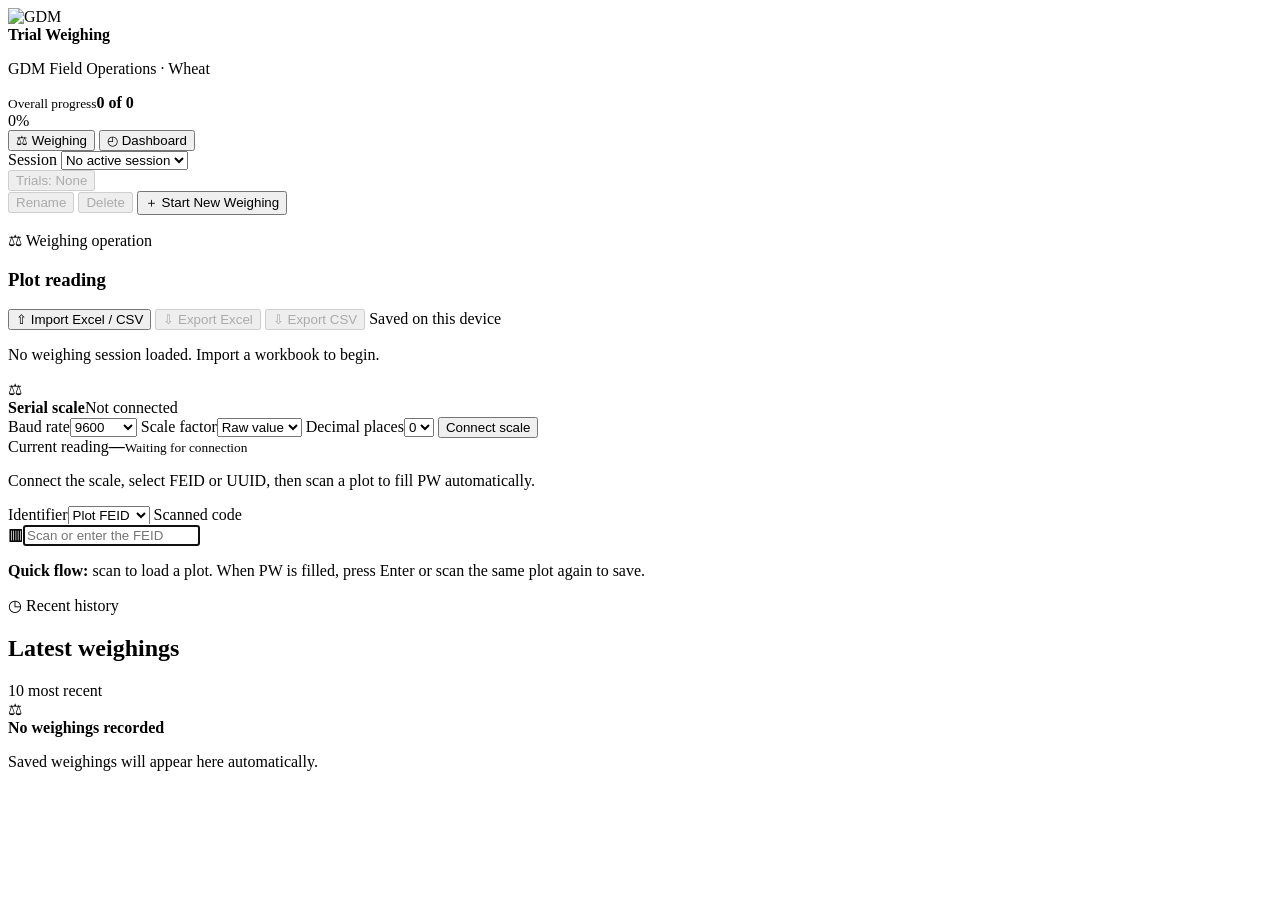
==== index.html @ 35b33959 "fix: separate trial site from lot site" ====
<!doctype html>
<html lang="en-US">
  <head>
    <meta charset="UTF-8" />
    <meta name="viewport" content="width=device-width, initial-scale=1.0" />
    <meta name="theme-color" content="#1f4269" />
    <meta name="description" content="GDM wheat trial plot weighing and progress dashboard." />
    <link rel="icon" href="public/favicon.svg" />
    <link rel="stylesheet" href="pages/styles.css" />
    <title>Trial Weighing | GDM</title>
  </head>
  <body>
    <header class="topbar">
      <div class="topbar__inner">
        <div class="brand">
          <img class="brand__logo" src="public/gdm-logo.svg" alt="GDM" />
          <div><strong>Trial Weighing</strong><p>GDM Field Operations · Wheat</p></div>
        </div>
        <div class="overall" aria-label="Overall progress">
          <div><small>Overall progress</small><strong id="header-count">0 of 0</strong></div>
          <span id="header-percent">0%</span>
        </div>
      </div>
    </header>

    <div class="controlbar">
      <nav class="tabs" aria-label="Main navigation">
        <button class="tab is-active" type="button" data-tab="weighing">⚖ Weighing</button>
        <button class="tab" type="button" data-tab="dashboard">◴ Dashboard</button>
      </nav>
      <div class="session-controls">
        <label for="session-select">Session</label>
        <select id="session-select" aria-label="Active weighing session"><option value="">No active session</option></select>
        <div class="trial-slicer">
          <button id="trial-slicer-button" class="quiet-button" type="button" aria-expanded="false" aria-controls="trial-slicer-menu">Trials: All</button>
          <div id="trial-slicer-menu" class="trial-slicer__menu" hidden>
            <div class="trial-slicer__actions"><button id="trial-select-all" type="button">Select all</button><button id="trial-clear-all" type="button">Clear</button></div>
            <div id="trial-slicer-options" class="trial-slicer__options"></div>
          </div>
        </div>
        <button id="rename-session" class="quiet-button" type="button" disabled>Rename</button>
        <button id="delete-session" class="quiet-button quiet-button--danger" type="button" disabled>Delete</button>
        <button id="new-session" class="primary-small" type="button">＋ Start New Weighing</button>
      </div>
    </div>

    <main>
      <section id="weighing-view" class="view workspace">
        <article class="panel scan-panel">
          <div class="panel-heading">
            <div><p class="eyebrow">⚖ Weighing operation</p><h1>Plot reading</h1></div>
            <div class="panel-actions">
              <button id="import-data" class="import-button" type="button">⇧ Import Excel / CSV</button>
              <input id="data-file" type="file" accept=".xlsx,.xls,.csv" hidden />
              <button id="export-excel" class="outline-button" type="button" disabled>⇩ Export Excel</button>
              <button id="export-csv" class="outline-button" type="button" disabled>⇩ Export CSV</button>
              <span class="device-status"><i></i> Saved on this device</span>
            </div>
          </div>
          <p id="dataset-note" class="dataset-note">No weighing session loaded</p>

          <section class="scale-panel" aria-labelledby="scale-title">
            <div class="scale-panel__intro"><div class="scale-icon" aria-hidden="true">⚖</div><div><strong id="scale-title">Serial scale</strong><span id="scale-status">Not connected</span></div></div>
            <div class="scale-panel__controls">
              <label for="baud-rate">Baud rate<select id="baud-rate"><option>1200</option><option>2400</option><option>4800</option><option selected>9600</option><option>19200</option><option>38400</option><option>57600</option><option>115200</option></select></label>
              <label for="scale-factor">Scale factor<select id="scale-factor" title="Multiplier or divisor applied to the raw scale reading"><option value="-10">× 10¹⁰</option><option value="-9">× 10⁹</option><option value="-8">× 10⁸</option><option value="-7">× 10⁷</option><option value="-6">× 10⁶</option><option value="-5">× 10⁵</option><option value="-4">× 10⁴</option><option value="-3">× 10³</option><option value="-2">× 10²</option><option value="-1">× 10¹</option><option value="0">Raw value</option><option value="1">÷ 10¹</option><option value="2">÷ 10²</option><option value="3">÷ 10³</option><option value="4">÷ 10⁴</option><option value="5">÷ 10⁵</option><option value="6">÷ 10⁶</option><option value="7">÷ 10⁷</option><option value="8">÷ 10⁸</option><option value="9">÷ 10⁹</option><option value="10">÷ 10¹⁰</option></select></label>
              <label for="decimal-places">Decimal places<select id="decimal-places" title="Decimal places shown on screen and used in exports"><option value="0">0</option><option value="1">1</option><option value="2">2</option><option value="3">3</option><option value="4">4</option><option value="5">5</option><option value="6">6</option></select></label>
              <button id="connect-scale" class="scale-button" type="button">Connect scale</button>
            </div>
            <div class="scale-reading" aria-live="polite"><span>Current reading</span><strong id="scale-weight">—</strong><small id="scale-reading-note">Waiting for connection</small></div>
          </section>
          <p id="serial-help" class="serial-help">Connect the scale, select FEID or UUID, then scan a plot to fill PW automatically.</p>

          <form id="scan-form" class="scan-form">
            <label><span>Identifier</span><select id="scan-mode" aria-label="Identifier type"><option value="feid">Plot FEID</option><option value="uuid">Plot UUID</option></select></label>
            <label><span>Scanned code</span><div class="input-with-icon"><b aria-hidden="true">▥</b><input id="scan-value" autocomplete="off" spellcheck="false" placeholder="Scan or enter the FEID" autofocus /></div></label>
          </form>
          <p class="hint"><strong>Quick flow:</strong> scan to load a plot. When PW is filled, press Enter or scan the same plot again to save.</p>
          <div id="scan-error" class="alert" role="alert" hidden></div>
        </article>

        <article id="plot-card" class="panel plot-card" hidden>
          <div class="plot-card__hero">
            <div class="plot-card__badges"><span class="found-badge">✓ Plot found</span><span id="existing-badge" class="existing-badge" hidden></span></div>
            <div class="plot-card__titles">
              <div><p class="field-label">Entity name</p><h2 id="entity-name"></h2><p class="field-label field-label--spaced">(OBS) Name</p><p id="obs-name" class="obs-name"></p></div>
              <div class="ger-card"><p class="field-label">(GER) Name</p><strong id="ger-name"></strong><p id="location"></p></div>
            </div>
          </div>
          <div class="plot-card__body">
            <dl class="details-grid">
              <div><dt>Season year</dt><dd id="season-year"></dd></div><div><dt>Block</dt><dd id="block"></dd></div><div><dt>Entry code</dt><dd id="entry-code"></dd></div><div><dt>Row</dt><dd id="row"></dd></div><div><dt>Column</dt><dd id="column"></dd></div>
              <div class="identifiers"><dt>Identifiers</dt><dd><span><b>FEID:</b> <i id="feid"></i></span><span><b>UUID:</b> <i id="uuid"></i></span></dd></div>
            </dl>
            <form id="weight-form" class="weight-form">
              <label for="plot-weight">⚖ Plot weight (PW)</label><input id="plot-weight" inputmode="decimal" autocomplete="off" placeholder="0.000" />
              <div class="lot-fields"><label for="lot-site">Lot site<input id="lot-site" autocomplete="off" placeholder="Lot site" /></label><label for="lot-storage">Storage<input id="lot-storage" autocomplete="off" placeholder="Storage" /></label></div>
              <label class="keep-lot-context"><input id="keep-lot-context" type="checkbox" checked /><span>Keep Lot site and Storage for next plot</span></label>
              <button id="save-button" type="submit">✓ Save PW</button>
            </form>
          </div>
        </article>

        <section class="panel recent-weighings" aria-labelledby="recent-title">
          <div class="recent-weighings__heading"><div><p class="eyebrow">◷ Recent history</p><h2 id="recent-title">Latest weighings</h2></div><span>10 most recent</span></div>
          <div id="recent-list" class="recent-list" aria-live="polite"></div>
          <div id="recent-empty" class="recent-empty"><div aria-hidden="true">⚖</div><strong>No weighings recorded</strong><p>Saved weighings will appear here automatically.</p></div>
        </section>
      </section>

      <section id="dashboard-view" class="view dashboard" hidden>
        <div class="dashboard-heading"><div><p class="eyebrow">◴ Real-time report</p><h1>Weighing dashboard</h1></div><span class="live-badge"><i></i> Live local data</span></div>
        <section class="summary-grid" aria-label="Session summary">
          <article><span>Total expected</span><strong id="summary-total">0</strong></article><article><span>Weighed</span><strong id="summary-weighed">0</strong></article><article><span>Pending</span><strong id="summary-pending">0</strong></article><article class="summary-progress"><span>Completion</span><strong id="summary-percent">0%</strong><div class="progress"><i id="summary-progress"></i></div></article>
        </section>
        <section class="panel dashboard-panel"><div class="section-heading"><div><p class="eyebrow">Trials</p><h2>Progress by trial</h2></div></div><div id="trial-donuts" class="donut-grid"></div></section>
        <section class="panel dashboard-panel"><div class="section-heading"><div><p class="eyebrow">Locations</p><h2>Progress by location</h2></div></div><div id="location-donuts" class="donut-grid"></div></section>
        <section class="panel dashboard-panel table-panel">
          <div class="section-heading"><div><p class="eyebrow">Plot records</p><h2>Weighing data</h2></div><div class="table-heading-actions"><strong id="table-count">0 records</strong><button id="dashboard-export-excel" class="outline-button" type="button">⇩ Export filtered Excel</button><button id="dashboard-export-csv" class="outline-button" type="button">⇩ Export filtered CSV</button><button id="dashboard-lots-excel" class="outline-button lot-export-button" type="button">⇩ Export lots Excel</button><button id="dashboard-lots-csv" class="outline-button lot-export-button" type="button">⇩ Export lots CSV</button></div></div>
          <div class="filters"><input id="table-search" type="search" placeholder="Search FEID, UUID, OBS or names…" /><select id="trial-filter"><option value="">All trials</option></select><select id="location-filter"><option value="">All locations</option></select><select id="status-filter"><option value="">All statuses</option><option value="weighed">Weighed</option><option value="pending">Pending</option></select></div>
          <div class="pagination pagination--top"><span id="page-summary-top">0–0 of 0</span><div><button id="page-prev-top" type="button">← Previous</button><span id="page-number-top">Page 1 of 1</span><button id="page-next-top" type="button">Next →</button></div></div>
          <div class="table-wrap"><table><thead><tr><th><button type="button" data-sort="status">Status</button></th><th><button type="button" data-sort="seasonYear">Season year</button></th><th><button type="button" data-sort="entityName">Entity name</button></th><th><button type="button" data-sort="obsName">(OBS) Name</button></th><th><button type="button" data-sort="feid">FEID</button></th><th><button type="button" data-sort="uuid">UUID</button></th><th><button type="button" data-sort="block">Block</button></th><th><button type="button" data-sort="entryCode">Entry code</button></th><th><button type="button" data-sort="row">Row</button></th><th><button type="button" data-sort="column">Column</button></th><th><button type="button" data-sort="gerName">(GER) Name</button></th><th><button type="button" data-sort="weight">PW</button></th><th><button type="button" data-sort="weighedAt">Weighed at</button></th></tr></thead><tbody id="plot-table-body"></tbody></table></div>
          <div class="pagination"><span id="page-summary">0–0 of 0</span><div><button id="page-prev" type="button">← Previous</button><span id="page-number">Page 1 of 1</span><button id="page-next" type="button">Next →</button></div></div>
        </section>
      </section>
    </main>

    <div id="scan-alert" class="scan-alert" hidden>
      <section class="scan-alert__dialog" role="alertdialog" aria-modal="true" aria-labelledby="scan-alert-title" aria-describedby="scan-alert-message">
        <div class="scan-alert__hero"><span class="scan-alert__icon" aria-hidden="true">!</span><h2 id="scan-alert-title"></h2></div>
        <div class="scan-alert__body"><p id="scan-alert-message"></p><div class="scan-alert__actions"><button id="scan-alert-update" class="scan-alert__secondary" type="button" hidden>Update PW</button><button id="scan-alert-action" type="button"></button></div><small id="scan-alert-hint">Press Enter or click the button to continue</small></div>
      </section>
    </div>
    <div id="toast" class="toast" role="status" aria-live="polite" hidden></div>
    <script src="public/vendor/xlsx.full.min.js" defer></script>
    <script src="public/plot-import.js" defer></script>
    <script src="public/weighing-store.js" defer></script>
    <script src="public/weighing-utils.js" defer></script>
    <script src="pages/app.js" defer></script>
  </body>
</html>
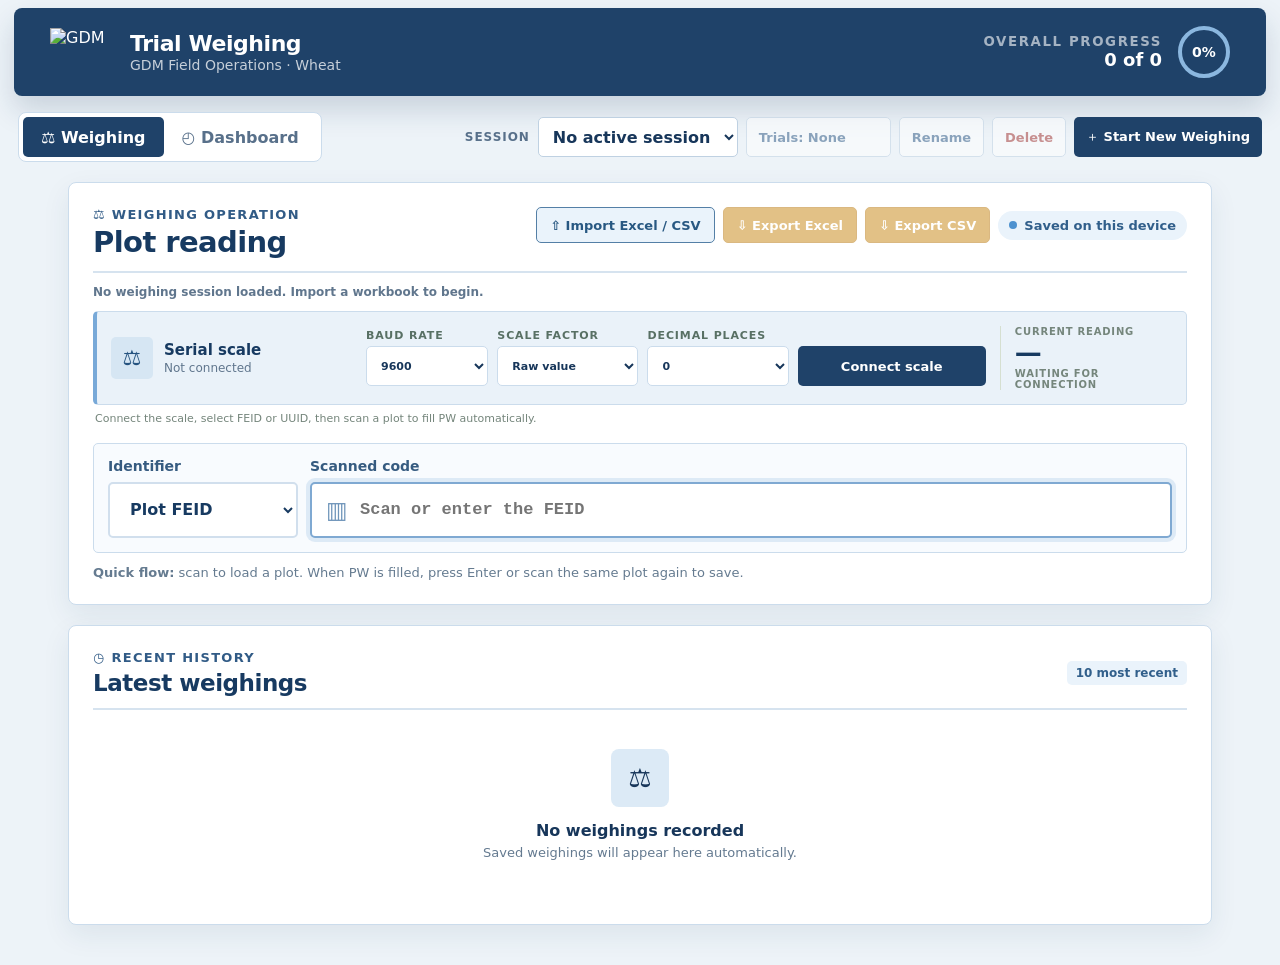
==== commit 40464ac3: "Add lot location and compact weighing layout" ====
--- a/index.html
+++ b/index.html
@@ -94,8 +94,8 @@
             </dl>
             <form id="weight-form" class="weight-form">
               <label for="plot-weight">⚖ Plot weight (PW)</label><input id="plot-weight" inputmode="decimal" autocomplete="off" placeholder="0.000" />
-              <div class="lot-fields"><label for="lot-site">Lot site<input id="lot-site" autocomplete="off" placeholder="Lot site" /></label><label for="lot-storage">Storage<input id="lot-storage" autocomplete="off" placeholder="Storage" /></label></div>
-              <label class="keep-lot-context"><input id="keep-lot-context" type="checkbox" checked /><span>Keep Lot site and Storage for next plot</span></label>
+              <div class="lot-fields"><label for="lot-site">Lot site<input id="lot-site" autocomplete="off" placeholder="Lot site" /></label><label for="lot-location">Lot location<input id="lot-location" autocomplete="off" placeholder="Lot location" /></label><label class="lot-storage-field" for="lot-storage">Storage<input id="lot-storage" autocomplete="off" placeholder="Storage" /></label></div>
+              <label class="keep-lot-context"><input id="keep-lot-context" type="checkbox" checked /><span>Keep Lot site, Lot location and Storage for next plot</span></label>
               <button id="save-button" type="submit">✓ Save PW</button>
             </form>
           </div>
--- a/pages/styles.css
+++ b/pages/styles.css
@@ -0,0 +1,224 @@
+:root { color-scheme: light; font-family: Inter, ui-sans-serif, system-ui, -apple-system, BlinkMacSystemFont, "Segoe UI", sans-serif; color: #17365a; background: #edf3f8; font-synthesis: none; }
+* { box-sizing: border-box; }
+[hidden] { display: none !important; }
+body { margin: 0; min-width: 320px; min-height: 100vh; background: #edf3f8; }
+button, input, select { font: inherit; }
+button { cursor: pointer; }
+button:disabled { cursor: not-allowed; opacity: .52; }
+.topbar { margin: 8px 14px 0; border-radius: 8px; background: #1f4269; color: #fff; box-shadow: 0 14px 28px rgba(24,55,88,.17); }
+.topbar__inner { max-width: 1500px; margin: auto; padding: 18px 36px; display: flex; align-items: center; justify-content: space-between; gap: 24px; }
+.brand { display: flex; align-items: center; gap: 12px; }
+.brand__logo { width: 68px; height: 48px; object-fit: contain; }
+.brand strong { font-size: 22px; letter-spacing: -.02em; }
+.brand p { margin: 1px 0 0; font-size: 14px; color: rgba(255,255,255,.75); }
+.overall { display: flex; align-items: center; gap: 16px; }
+.overall > div { text-align: right; }
+.overall small { display: block; text-transform: uppercase; letter-spacing: .12em; color: rgba(255,255,255,.6); font-weight: 750; }
+.overall strong { display: block; font-size: 18px; }
+.overall > span { width: 52px; height: 52px; display: grid; place-items: center; border: 4px solid #8bb7df; border-radius: 50%; font-size: 14px; font-weight: 900; }
+.controlbar { max-width: 1500px; margin: 16px auto 0; padding: 0 18px; display: flex; justify-content: space-between; align-items: center; gap: 16px; }
+.tabs { display: flex; padding: 4px; border: 1px solid #cbdcec; border-radius: 8px; background: #fff; }
+.tab { min-height: 40px; padding: 0 18px; border: 0; border-radius: 5px; background: transparent; color: #58708a; font-weight: 800; }
+.tab.is-active { background: #1f4269; color: #fff; }
+.session-controls { display: flex; align-items: center; justify-content: flex-end; gap: 8px; flex-wrap: wrap; }
+.session-controls label { color: #58708a; font-size: 12px; font-weight: 850; text-transform: uppercase; letter-spacing: .08em; }
+.session-controls select { max-width: 300px; height: 40px; padding: 0 10px; border: 1px solid #bfd1e2; border-radius: 5px; background: #fff; color: #17365a; font-weight: 700; }
+.trial-slicer { position: relative; }
+.trial-slicer > button { min-width: 145px; text-align: left; }
+.trial-slicer__menu { position: absolute; top: calc(100% + 6px); right: 0; z-index: 15; width: min(360px,calc(100vw - 36px)); padding: 10px; border: 1px solid #bfd1e2; border-radius: 7px; background: #fff; box-shadow: 0 14px 30px rgba(24,55,88,.2); }
+.trial-slicer__actions { display: flex; gap: 8px; padding-bottom: 8px; border-bottom: 1px solid #dce6ef; }
+.trial-slicer__actions button { padding: 5px 8px; border: 0; border-radius: 4px; background: #eaf3fb; color: #315b86; font-size: 12px; font-weight: 800; }
+.trial-slicer__options { max-height: 260px; overflow: auto; padding-top: 6px; }
+.trial-slicer__options label { display: flex; align-items: flex-start; gap: 8px; padding: 7px 5px; color: #17365a; font-size: 13px; font-weight: 650; text-transform: none; letter-spacing: normal; }
+.trial-slicer__options input { margin-top: 2px; accent-color: #1f4269; }
+.quiet-button, .primary-small { min-height: 40px; padding: 0 12px; border-radius: 5px; font-size: 13px; font-weight: 800; }
+.quiet-button { border: 1px solid #bfd1e2; background: #fff; color: #315b86; }
+.quiet-button--danger { color: #a53632; }
+.primary-small { border: 0; background: #1f4269; color: #fff; }
+.view { max-width: 1500px; margin: auto; padding: 20px 18px 40px; }
+.workspace { max-width: 1180px; display: grid; align-content: start; gap: 20px; }
+.panel { border: 1px solid #cbdcec; border-radius: 8px; background: #fff; box-shadow: 0 10px 28px rgba(26,59,93,.08); }
+.scan-panel, .dashboard-panel { padding: 24px; }
+.panel-heading, .dashboard-heading, .section-heading { display: flex; flex-wrap: wrap; align-items: flex-start; justify-content: space-between; gap: 16px; padding-bottom: 12px; border-bottom: 2px solid #d6e3ef; }
+.panel-actions { display: flex; align-items: center; justify-content: flex-end; gap: 8px; flex-wrap: wrap; }
+.eyebrow { margin: 0 0 5px; color: #315b86; font-size: 13px; font-weight: 850; text-transform: uppercase; letter-spacing: .1em; }
+h1, h2, p { overflow-wrap: anywhere; }
+h1 { margin: 0; color: #173a61; font-size: clamp(24px,3vw,29px); line-height: 1.1; letter-spacing: -.02em; }
+h2 { margin: 0; color: #173a61; font-size: 23px; letter-spacing: -.02em; }
+.device-status, .live-badge { display: inline-flex; align-items: center; gap: 7px; padding: 7px 11px; border-radius: 999px; background: #eaf3fb; color: #315f8b; white-space: nowrap; font-size: 13px; font-weight: 750; }
+.device-status i, .live-badge i { width: 8px; height: 8px; border-radius: 50%; background: #4d91cf; }
+.outline-button, .import-button { min-height: 36px; padding: 7px 13px; border-radius: 5px; font-size: 13px; font-weight: 800; }
+.outline-button { border: 1px solid #b97910; background: #c88918; color: #fff; }
+.import-button { border: 1px solid #547fa6; background: #eaf3fb; color: #285882; }
+.dataset-note { margin: 12px 0 0; color: #60768d; font-size: 12px; font-weight: 700; }
+.scale-panel { margin-top: 12px; padding: 14px; display: grid; grid-template-columns: minmax(175px,.7fr) minmax(520px,1.8fr) minmax(130px,.5fr); align-items: center; gap: 14px; border: 1px solid #cbdcec; border-left: 4px solid #78a9d8; border-radius: 5px; background: #eaf2f9; }
+.scale-panel__intro { display: flex; align-items: center; gap: 11px; }
+.scale-panel__intro strong, .scale-panel__intro span { display: block; }
+.scale-panel__intro strong { color: #173a61; font-size: 15px; }
+.scale-panel__intro span { margin-top: 2px; color: #60768d; font-size: 12px; }
+.scale-icon { width: 42px; height: 42px; flex: 0 0 42px; display: grid; place-items: center; border-radius: 5px; background: #d6e6f3; color: #25537f; font-size: 21px; }
+.scale-panel__controls { display: grid; grid-template-columns: minmax(95px,.65fr) minmax(115px,.75fr) minmax(115px,.75fr) minmax(145px,1fr); align-items: end; gap: 9px; }
+.scale-panel__controls label { color: #587064; font-size: 11px; font-weight: 800; text-transform: uppercase; letter-spacing: .08em; }
+.scale-panel__controls select { width: 100%; height: 40px; margin-top: 4px; padding: 0 10px; border: 1px solid #cbdcec; border-radius: 5px; background: #fff; color: #17365a; }
+.scale-button { height: 40px; padding: 0 14px; border: 0; border-radius: 5px; background: #1f4269; color: #fff; font-size: 13px; font-weight: 850; }
+.scale-button[data-connected="true"] { background: #d63b38; }
+.scale-reading { min-width: 0; padding-left: 14px; border-left: 1px solid #d5dfd0; }
+.scale-reading span, .scale-reading small { display: block; color: #75867c; font-size: 10px; font-weight: 750; text-transform: uppercase; letter-spacing: .08em; }
+.scale-reading strong { display: block; margin: 2px 0; color: #173a61; font-size: 27px; line-height: 1; }
+.scale-reading strong.is-live { color: #237a63; }
+.serial-help { margin: 7px 2px 0; color: #74857b; font-size: 11px; }
+.scan-form { margin-top: 18px; padding: 14px; display: grid; grid-template-columns: 190px minmax(0,1fr); gap: 12px; align-items: end; border: 1px solid #cbdcec; border-radius: 5px; background: #f8fbfe; }
+label > span, .weight-form label { display: block; margin-bottom: 8px; color: #365b80; font-size: 14px; font-weight: 800; }
+.scan-form select, .input-with-icon input, .weight-form input { width: 100%; height: 56px; border: 2px solid #d1dfed; border-radius: 5px; outline: none; background: #fff; color: #173a61; }
+.scan-form select, .input-with-icon input { padding: 0 16px; font-weight: 700; }
+select:focus, input:focus { border-color: #7fa9d2 !important; box-shadow: 0 0 0 4px rgba(102,157,207,.18); outline: none; }
+.input-with-icon { position: relative; }
+.input-with-icon b { position: absolute; top: 50%; left: 16px; transform: translateY(-50%); color: #6e94b9; font-size: 23px; }
+.input-with-icon input { padding-left: 48px; font-family: ui-monospace, SFMono-Regular, Menlo, Consolas, monospace; font-size: 17px; }
+.hint { margin: 12px 0 0; color: #657b90; font-size: 13px; }
+.alert { margin-top: 18px; padding: 13px 16px; border: 1px solid #f2c8be; border-radius: 8px; background: #fff4f1; color: #963827; font-weight: 700; }
+.plot-card { overflow: hidden; }
+.plot-card__hero { padding: 24px; border-bottom: 1px solid #2f5a84; background: #1f4269; color: #fff; }
+.plot-card__badges { min-height: 29px; display: flex; align-items: center; justify-content: space-between; gap: 12px; flex-wrap: wrap; }
+.found-badge, .existing-badge { border-radius: 999px; padding: 7px 12px; font-size: 13px; font-weight: 900; }
+.found-badge { background: #d9e9f6; color: #173f66; text-transform: uppercase; letter-spacing: .07em; }
+.existing-badge { background: #f5cf77; color: #6a4700; }
+.plot-card__titles { margin-top: 20px; display: grid; grid-template-columns: minmax(0,1.45fr) minmax(220px,.55fr); gap: 20px; }
+.field-label, dt { margin: 0 0 5px; color: #6d8195; font-size: 11px; font-weight: 850; text-transform: uppercase; letter-spacing: .13em; }
+.plot-card__hero .field-label { color: #bbcee1; }
+.field-label--spaced { margin-top: 20px; }
+.plot-card__titles h2 { color: #fff; font-size: clamp(24px,3vw,32px); }
+.obs-name { margin: 0; color: #fff; font-size: clamp(40px,5vw,56px); line-height: 1; font-weight: 950; }
+.ger-card { padding: 17px; border: 1px solid rgba(255,255,255,.22); border-radius: 6px; background: rgba(255,255,255,.08); }
+.ger-card strong { display: block; margin-top: 8px; color: #fff; font-size: 20px; }
+.ger-card > p:last-child { margin: 18px 0 0; color: #c7d7e7; font-size: 14px; }
+.plot-card__body { padding: 24px; display: grid; grid-template-columns: minmax(0,1fr) 430px; gap: 20px; }
+.details-grid { align-self: start; margin: 0; display: grid; grid-template-columns: repeat(5,1fr); overflow: hidden; border: 1px solid #cfdeeb; border-radius: 6px; background: #f7fafe; }
+.details-grid > div { min-width: 0; padding: 10px 12px; border-right: 1px solid #d8e4ee; }
+.details-grid > div:nth-child(5) { border-right: 0; }
+.details-grid dd { margin: 2px 0 0; color: #173a61; font-size: 20px; line-height: 1.1; font-weight: 900; }
+.details-grid .identifiers { grid-column: 1/-1; border-top: 1px solid #d8e4ee; border-right: 0; }
+.identifiers dd { display: grid; grid-template-columns: minmax(120px,.45fr) 1fr; gap: 12px; margin-top: 5px; color: #375b7d; font-size: 12px; font-weight: 500; }
+.identifiers i { font-style: normal; overflow-wrap: anywhere; }
+.weight-form { padding: 18px; border: 1px solid #cbdcec; border-radius: 6px; background: #eaf2f9; }
+.weight-form > input { height: 64px; padding: 0 16px; font-size: 31px; font-weight: 900; }
+.lot-fields { display: grid; grid-template-columns: 1fr 1fr; gap: 8px; margin-top: 12px; }
+.lot-fields .lot-storage-field { grid-column: 1/-1; }
+.lot-fields label { color: #526f89; font-size: 11px; font-weight: 850; text-transform: uppercase; letter-spacing: .08em; }
+.lot-fields input { width: 100%; height: 40px; margin-top: 5px; padding: 0 10px; background: #fff; font-size: 14px; font-weight: 650; text-transform: none; letter-spacing: normal; }
+.keep-lot-context { display: flex; align-items: flex-start; gap: 8px; margin-top: 12px; color: #365b80; font-size: 12px; font-weight: 800; cursor: pointer; }
+.keep-lot-context input { width: auto; height: auto; margin-top: 2px; accent-color: #1f4269; }
+.weight-form button { width: 100%; height: 48px; margin-top: 12px; border: 0; border-radius: 5px; background: #1f4269; color: #fff; font-weight: 900; }
+.lot-export-button { border-color: #315f8b; background: #315f8b; color: #fff; }
+.recent-weighings { padding: 24px; }
+.recent-weighings__heading { display: flex; align-items: center; justify-content: space-between; gap: 16px; padding-bottom: 12px; border-bottom: 2px solid #d6e3ef; }
+.recent-weighings__heading > span { padding: 5px 9px; border-radius: 5px; background: #eaf3fb; color: #315f8b; font-size: 12px; font-weight: 800; }
+.recent-list { display: grid; margin-top: 4px; }
+.recent-item { display: grid; grid-template-columns: minmax(0,1fr) auto auto; align-items: center; gap: 18px; padding: 14px 4px; border-bottom: 1px solid #dbe6f0; }
+.recent-item__plot strong { display: block; color: #173a61; font-size: 17px; }
+.recent-item__plot span, .recent-item time { display: block; margin-top: 3px; color: #657b90; font-size: 12px; }
+.recent-item__weight { min-width: 95px; text-align: right; }
+.recent-item__weight small { display: block; color: #6d8195; font-size: 10px; font-weight: 800; }
+.recent-item__weight strong { color: #1f4269; font-size: 20px; }
+.recent-item time { min-width: 150px; text-align: right; }
+.recent-empty { min-height: 190px; display: grid; place-content: center; justify-items: center; text-align: center; }
+.recent-empty > div { width: 58px; height: 58px; display: grid; place-items: center; border-radius: 8px; background: #dceaf6; font-size: 26px; }
+.recent-empty strong { margin-top: 14px; }
+.recent-empty p { margin: 5px 0 0; color: #647a90; font-size: 13px; }
+.dashboard { display: grid; gap: 20px; }
+.dashboard-heading { padding: 4px 2px 12px; }
+.summary-grid { display: grid; grid-template-columns: repeat(3,minmax(120px,.55fr)) minmax(250px,1.4fr); gap: 12px; }
+.summary-grid article { padding: 18px; border-radius: 8px; background: #1f4269; color: #fff; box-shadow: 0 8px 20px rgba(31,66,105,.14); }
+.summary-grid span { display: block; color: rgba(255,255,255,.68); font-size: 12px; font-weight: 800; text-transform: uppercase; letter-spacing: .08em; }
+.summary-grid strong { display: block; margin-top: 4px; font-size: 31px; }
+.progress { height: 9px; overflow: hidden; border-radius: 999px; background: rgba(255,255,255,.16); }
+.progress i { display: block; width: 0; height: 100%; border-radius: inherit; background: #8bb7df; transition: width .2s; }
+.summary-progress .progress { margin-top: 10px; }
+.donut-grid { display: grid; grid-template-columns: repeat(auto-fit,minmax(230px,1fr)); gap: 14px; margin-top: 18px; }
+.donut-card { display: grid; grid-template-columns: 92px minmax(0,1fr); align-items: center; gap: 15px; padding: 16px; border: 1px solid #d3e0ec; border-radius: 8px; background: #f8fbfe; }
+.donut { --percent: 0; position: relative; width: 92px; height: 92px; display: grid; place-items: center; border-radius: 50%; background: conic-gradient(#4f8fc9 calc(var(--percent) * 1%), #dfe8ef 0); }
+.donut::before { content: ""; position: absolute; inset: 12px; border-radius: 50%; background: #fff; }
+.donut strong { position: relative; z-index: 1; color: #173a61; font-size: 18px; }
+.donut-card h3 { margin: 0; color: #173a61; font-size: 15px; line-height: 1.25; }
+.donut-card p { margin: 6px 0 0; color: #657b90; font-size: 12px; }
+.section-heading > strong { color: #60768d; font-size: 13px; }
+.table-heading-actions { display: flex; align-items: center; justify-content: flex-end; gap: 8px; flex-wrap: wrap; }
+.table-heading-actions strong { margin-right: 4px; color: #60768d; font-size: 13px; }
+.filters { display: grid; grid-template-columns: minmax(240px,1.5fr) repeat(3,minmax(150px,.7fr)); gap: 10px; margin: 16px 0; }
+.filters input, .filters select { min-width: 0; height: 42px; padding: 0 12px; border: 1px solid #c8d8e7; border-radius: 5px; background: #fff; color: #17365a; }
+.table-wrap { overflow: auto; border: 1px solid #d4e0eb; border-radius: 7px; }
+table { width: 100%; border-collapse: collapse; white-space: nowrap; font-size: 12px; }
+th { position: sticky; top: 0; z-index: 1; padding: 11px 10px; background: #1f4269; color: #fff; text-align: left; font-size: 11px; text-transform: uppercase; letter-spacing: .05em; }
+th button { width: 100%; padding: 0; border: 0; background: transparent; color: inherit; text-align: left; font: inherit; text-transform: inherit; letter-spacing: inherit; white-space: nowrap; }
+th button::after { content: " ↕"; color: #9fc0df; }
+th button[data-direction="asc"]::after { content: " ↑"; color: #fff; }
+th button[data-direction="desc"]::after { content: " ↓"; color: #fff; }
+td { max-width: 250px; padding: 10px; border-bottom: 1px solid #e0e8ef; overflow: hidden; color: #345570; text-overflow: ellipsis; }
+tbody tr:nth-child(even) { background: #f7fafd; }
+.status-pill { display: inline-flex; padding: 4px 8px; border-radius: 999px; font-size: 11px; font-weight: 850; }
+.status-pill--done { background: #daf0e9; color: #1d6e59; }
+.status-pill--pending { background: #eef1f4; color: #6b7b88; }
+.table-empty { padding: 30px; text-align: center; color: #657b90; }
+.pagination { display: flex; justify-content: space-between; align-items: center; gap: 16px; margin-top: 14px; color: #60768d; font-size: 13px; }
+.pagination--top { margin: 0 0 12px; }
+.pagination > div { display: flex; align-items: center; gap: 10px; }
+.pagination button { min-height: 36px; padding: 0 12px; border: 1px solid #c6d7e6; border-radius: 5px; background: #fff; color: #315b86; font-weight: 750; }
+.scan-alert { position: fixed; inset: 0; z-index: 100; display: grid; place-items: center; padding: 16px; background: rgba(16,40,64,.66); }
+.scan-alert[hidden] { display: none; }
+.scan-alert__dialog { width: min(520px,100%); overflow: hidden; border: 2px solid; border-radius: 12px; background: #fff; box-shadow: 0 24px 70px rgba(10,31,53,.4); }
+.scan-alert__hero { display: grid; justify-items: center; padding: 28px 24px; text-align: center; }
+.scan-alert__icon { width: 64px; height: 64px; display: grid; place-items: center; border: 5px solid currentColor; border-radius: 50%; font-size: 38px; font-weight: 950; line-height: 1; }
+.scan-alert__hero h2 { margin: 12px 0 0; font-size: 30px; font-weight: 950; }
+.scan-alert__body { padding: 24px; text-align: center; }
+.scan-alert__body p { margin: 0; color: #284966; font-size: 18px; font-weight: 700; line-height: 1.55; }
+.scan-alert__actions { display: flex; justify-content: center; gap: 12px; margin-top: 24px; }
+.scan-alert__body button { min-width: 176px; height: 52px; border: 0; border-radius: 6px; color: #fff; font-size: 16px; font-weight: 900; }
+.scan-alert__body .scan-alert__secondary { border: 2px solid #c98212; background: #fff; color: #8a5708; }
+.scan-alert__body small { display: block; margin-top: 12px; color: #728398; font-size: 11px; font-weight: 800; text-transform: uppercase; letter-spacing: .08em; }
+.scan-alert--existing .scan-alert__dialog { border-color: #d18b16; }
+.scan-alert--existing .scan-alert__hero { background: #fff4d6; color: #754c00; }
+.scan-alert--existing .scan-alert__body button { background: #c98212; }
+.scan-alert--existing .scan-alert__body .scan-alert__secondary { background: #fff; color: #8a5708; }
+.scan-alert--unavailable .scan-alert__dialog { border-color: #b42318; }
+.scan-alert--unavailable .scan-alert__hero { background: #fff0ee; color: #962b20; }
+.scan-alert--unavailable .scan-alert__body button { background: #b42318; }
+.toast { position: fixed; right: 24px; bottom: 24px; z-index: 20; max-width: min(520px,calc(100vw - 48px)); padding: 14px 18px; border-radius: 7px; background: #173f66; color: #fff; box-shadow: 0 12px 30px rgba(19,48,78,.28); font-weight: 750; }
+.toast--error { background: #a53c32; }
+@media (max-width: 980px) {
+  .controlbar { align-items: stretch; flex-direction: column; }
+  .session-controls { justify-content: flex-start; }
+  .scale-panel { grid-template-columns: 1fr; }
+  .scale-reading { padding: 10px 0 0; border-left: 0; border-top: 1px solid #d5dfd0; }
+  .plot-card__body { grid-template-columns: 1fr; }
+  .summary-grid { grid-template-columns: repeat(3,1fr); }
+  .summary-progress { grid-column: 1/-1; }
+  .filters { grid-template-columns: 1fr 1fr; }
+}
+@media (max-width: 680px) {
+  .topbar__inner { padding: 15px; }
+  .overall { display: none; }
+  .brand strong { font-size: 19px; }
+  .session-controls label { width: 100%; }
+  .session-controls select { flex: 1 1 100%; max-width: none; }
+  .scan-alert__actions { flex-direction: column-reverse; }
+  .scan-alert__body button { width: 100%; }
+  .tabs { width: 100%; }
+  .tab { flex: 1; }
+  .panel-heading { align-items: stretch; }
+  .panel-actions { justify-content: flex-start; }
+  .scale-panel__controls, .scan-form, .plot-card__titles { grid-template-columns: 1fr; }
+  .details-grid { grid-template-columns: repeat(2,1fr); }
+  .details-grid > div { border-bottom: 1px solid #d8e4ee; }
+  .details-grid > div:nth-child(5) { grid-column: 1/-1; border-right: 0; }
+  .details-grid .identifiers { border-bottom: 0; }
+  .identifiers dd { grid-template-columns: 1fr; }
+  .lot-fields { grid-template-columns: 1fr; }
+  .lot-fields .lot-storage-field { grid-column: auto; }
+  .recent-item { grid-template-columns: 1fr auto; }
+  .recent-item time { grid-column: 1/-1; min-width: 0; text-align: left; }
+  .summary-grid { grid-template-columns: 1fr; }
+  .summary-progress { grid-column: auto; }
+  .filters { grid-template-columns: 1fr; }
+  .pagination { align-items: stretch; flex-direction: column; }
+  .pagination > div { justify-content: space-between; }
+}
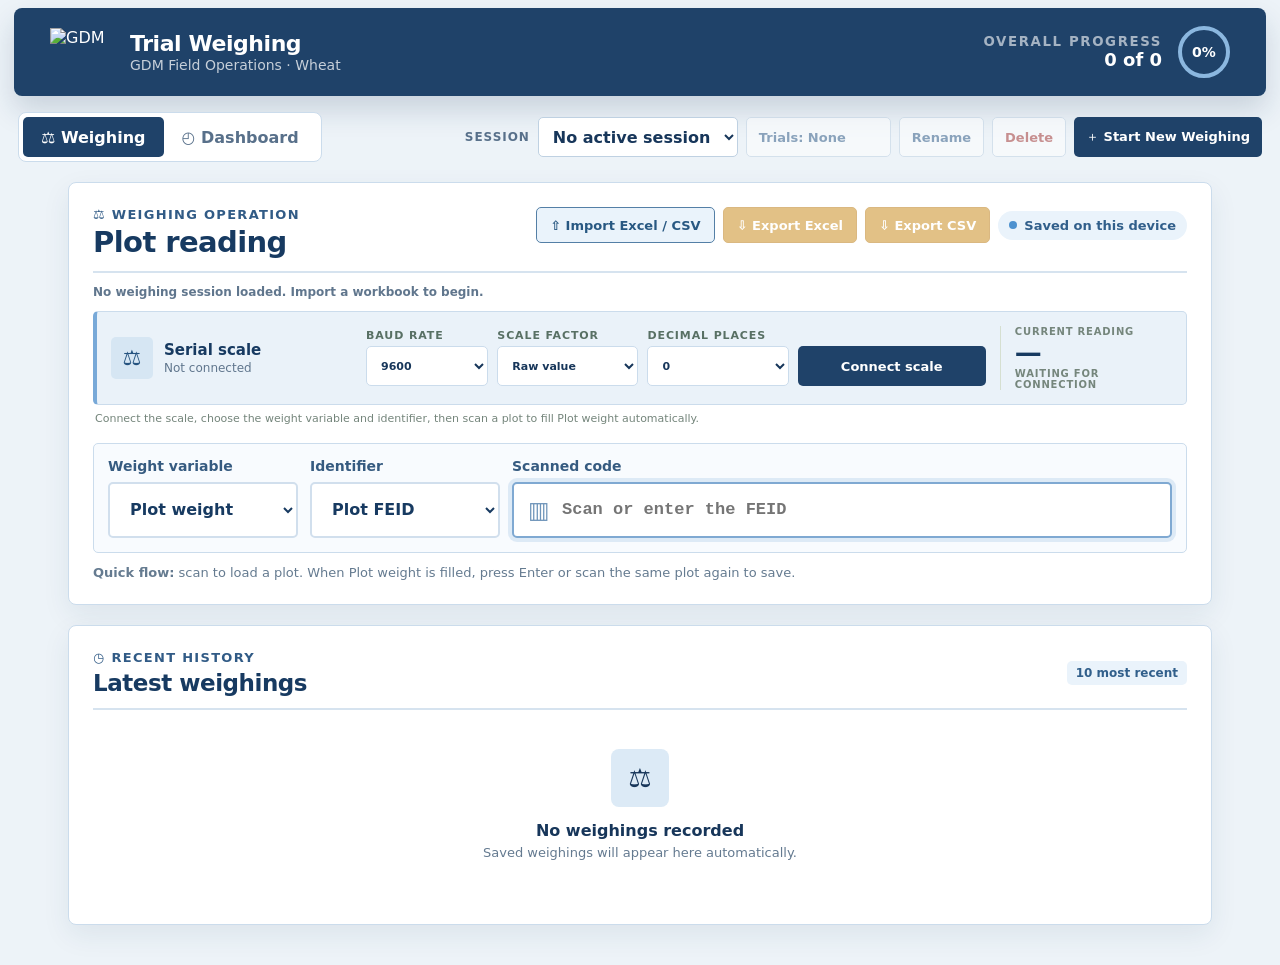
==== commit dd4f9cc5: "feat: add session weight variables" ====
--- a/index.html
+++ b/index.html
@@ -69,13 +69,14 @@
             </div>
             <div class="scale-reading" aria-live="polite"><span>Current reading</span><strong id="scale-weight">—</strong><small id="scale-reading-note">Waiting for connection</small></div>
           </section>
-          <p id="serial-help" class="serial-help">Connect the scale, select FEID or UUID, then scan a plot to fill PW automatically.</p>
+          <p id="serial-help" class="serial-help">Connect the scale, choose the weight variable and identifier, then scan a plot to fill Plot weight automatically.</p>
 
           <form id="scan-form" class="scan-form">
+            <label><span>Weight variable</span><select id="weight-variable" aria-label="Weight variable"><option value="plotWeight">Plot weight</option><option value="seedWeight">Seed weight</option></select></label>
             <label><span>Identifier</span><select id="scan-mode" aria-label="Identifier type"><option value="feid">Plot FEID</option><option value="uuid">Plot UUID</option></select></label>
             <label><span>Scanned code</span><div class="input-with-icon"><b aria-hidden="true">▥</b><input id="scan-value" autocomplete="off" spellcheck="false" placeholder="Scan or enter the FEID" autofocus /></div></label>
           </form>
-          <p class="hint"><strong>Quick flow:</strong> scan to load a plot. When PW is filled, press Enter or scan the same plot again to save.</p>
+          <p id="quick-flow" class="hint"><strong>Quick flow:</strong> scan to load a plot. When Plot weight is filled, press Enter or scan the same plot again to save.</p>
           <div id="scan-error" class="alert" role="alert" hidden></div>
         </article>
 
@@ -93,10 +94,10 @@
               <div class="identifiers"><dt>Identifiers</dt><dd><span><b>FEID:</b> <i id="feid"></i></span><span><b>UUID:</b> <i id="uuid"></i></span></dd></div>
             </dl>
             <form id="weight-form" class="weight-form">
-              <label for="plot-weight">⚖ Plot weight (PW)</label><input id="plot-weight" inputmode="decimal" autocomplete="off" placeholder="0.000" />
+              <label id="weight-field-label" for="plot-weight">⚖ Plot weight</label><input id="plot-weight" inputmode="decimal" autocomplete="off" placeholder="0.000" />
               <div class="lot-fields"><label for="lot-site">Lot site<input id="lot-site" autocomplete="off" placeholder="Lot site" /></label><label for="lot-location">Lot location<input id="lot-location" autocomplete="off" placeholder="Lot location" /></label><label class="lot-storage-field" for="lot-storage">Storage<input id="lot-storage" autocomplete="off" placeholder="Storage" /></label></div>
               <label class="keep-lot-context"><input id="keep-lot-context" type="checkbox" checked /><span>Keep Lot site, Lot location and Storage for next plot</span></label>
-              <button id="save-button" type="submit">✓ Save PW</button>
+              <button id="save-button" type="submit">✓ Save Plot weight</button>
             </form>
           </div>
         </article>
@@ -119,7 +120,7 @@
           <div class="section-heading"><div><p class="eyebrow">Plot records</p><h2>Weighing data</h2></div><div class="table-heading-actions"><strong id="table-count">0 records</strong><button id="dashboard-export-excel" class="outline-button" type="button">⇩ Export filtered Excel</button><button id="dashboard-export-csv" class="outline-button" type="button">⇩ Export filtered CSV</button><button id="dashboard-lots-excel" class="outline-button lot-export-button" type="button">⇩ Export lots Excel</button><button id="dashboard-lots-csv" class="outline-button lot-export-button" type="button">⇩ Export lots CSV</button></div></div>
           <div class="filters"><input id="table-search" type="search" placeholder="Search FEID, UUID, OBS or names…" /><select id="trial-filter"><option value="">All trials</option></select><select id="location-filter"><option value="">All locations</option></select><select id="status-filter"><option value="">All statuses</option><option value="weighed">Weighed</option><option value="pending">Pending</option></select></div>
           <div class="pagination pagination--top"><span id="page-summary-top">0–0 of 0</span><div><button id="page-prev-top" type="button">← Previous</button><span id="page-number-top">Page 1 of 1</span><button id="page-next-top" type="button">Next →</button></div></div>
-          <div class="table-wrap"><table><thead><tr><th><button type="button" data-sort="status">Status</button></th><th><button type="button" data-sort="seasonYear">Season year</button></th><th><button type="button" data-sort="entityName">Entity name</button></th><th><button type="button" data-sort="obsName">(OBS) Name</button></th><th><button type="button" data-sort="feid">FEID</button></th><th><button type="button" data-sort="uuid">UUID</button></th><th><button type="button" data-sort="block">Block</button></th><th><button type="button" data-sort="entryCode">Entry code</button></th><th><button type="button" data-sort="row">Row</button></th><th><button type="button" data-sort="column">Column</button></th><th><button type="button" data-sort="gerName">(GER) Name</button></th><th><button type="button" data-sort="weight">PW</button></th><th><button type="button" data-sort="weighedAt">Weighed at</button></th></tr></thead><tbody id="plot-table-body"></tbody></table></div>
+          <div class="table-wrap"><table><thead><tr><th><button type="button" data-sort="status">Status</button></th><th><button type="button" data-sort="seasonYear">Season year</button></th><th><button type="button" data-sort="entityName">Entity name</button></th><th><button type="button" data-sort="obsName">(OBS) Name</button></th><th><button type="button" data-sort="feid">FEID</button></th><th><button type="button" data-sort="uuid">UUID</button></th><th><button type="button" data-sort="block">Block</button></th><th><button type="button" data-sort="entryCode">Entry code</button></th><th><button type="button" data-sort="row">Row</button></th><th><button type="button" data-sort="column">Column</button></th><th><button type="button" data-sort="gerName">(GER) Name</button></th><th><button id="weight-table-heading" type="button" data-sort="weight">Plot weight</button></th><th><button type="button" data-sort="weighedAt">Weighed at</button></th></tr></thead><tbody id="plot-table-body"></tbody></table></div>
           <div class="pagination"><span id="page-summary">0–0 of 0</span><div><button id="page-prev" type="button">← Previous</button><span id="page-number">Page 1 of 1</span><button id="page-next" type="button">Next →</button></div></div>
         </section>
       </section>
@@ -128,7 +129,7 @@
     <div id="scan-alert" class="scan-alert" hidden>
       <section class="scan-alert__dialog" role="alertdialog" aria-modal="true" aria-labelledby="scan-alert-title" aria-describedby="scan-alert-message">
         <div class="scan-alert__hero"><span class="scan-alert__icon" aria-hidden="true">!</span><h2 id="scan-alert-title"></h2></div>
-        <div class="scan-alert__body"><p id="scan-alert-message"></p><div class="scan-alert__actions"><button id="scan-alert-update" class="scan-alert__secondary" type="button" hidden>Update PW</button><button id="scan-alert-action" type="button"></button></div><small id="scan-alert-hint">Press Enter or click the button to continue</small></div>
+        <div class="scan-alert__body"><p id="scan-alert-message"></p><div class="scan-alert__actions"><button id="scan-alert-update" class="scan-alert__secondary" type="button" hidden>Update Plot weight</button><button id="scan-alert-action" type="button"></button></div><small id="scan-alert-hint">Press Enter or click the button to continue</small></div>
       </section>
     </div>
     <div id="toast" class="toast" role="status" aria-live="polite" hidden></div>
--- a/pages/styles.css
+++ b/pages/styles.css
@@ -67,7 +67,7 @@
 .scale-reading strong { display: block; margin: 2px 0; color: #173a61; font-size: 27px; line-height: 1; }
 .scale-reading strong.is-live { color: #237a63; }
 .serial-help { margin: 7px 2px 0; color: #74857b; font-size: 11px; }
-.scan-form { margin-top: 18px; padding: 14px; display: grid; grid-template-columns: 190px minmax(0,1fr); gap: 12px; align-items: end; border: 1px solid #cbdcec; border-radius: 5px; background: #f8fbfe; }
+.scan-form { margin-top: 18px; padding: 14px; display: grid; grid-template-columns: 190px 190px minmax(0,1fr); gap: 12px; align-items: end; border: 1px solid #cbdcec; border-radius: 5px; background: #f8fbfe; }
 label > span, .weight-form label { display: block; margin-bottom: 8px; color: #365b80; font-size: 14px; font-weight: 800; }
 .scan-form select, .input-with-icon input, .weight-form input { width: 100%; height: 56px; border: 2px solid #d1dfed; border-radius: 5px; outline: none; background: #fff; color: #173a61; }
 .scan-form select, .input-with-icon input { padding: 0 16px; font-weight: 700; }
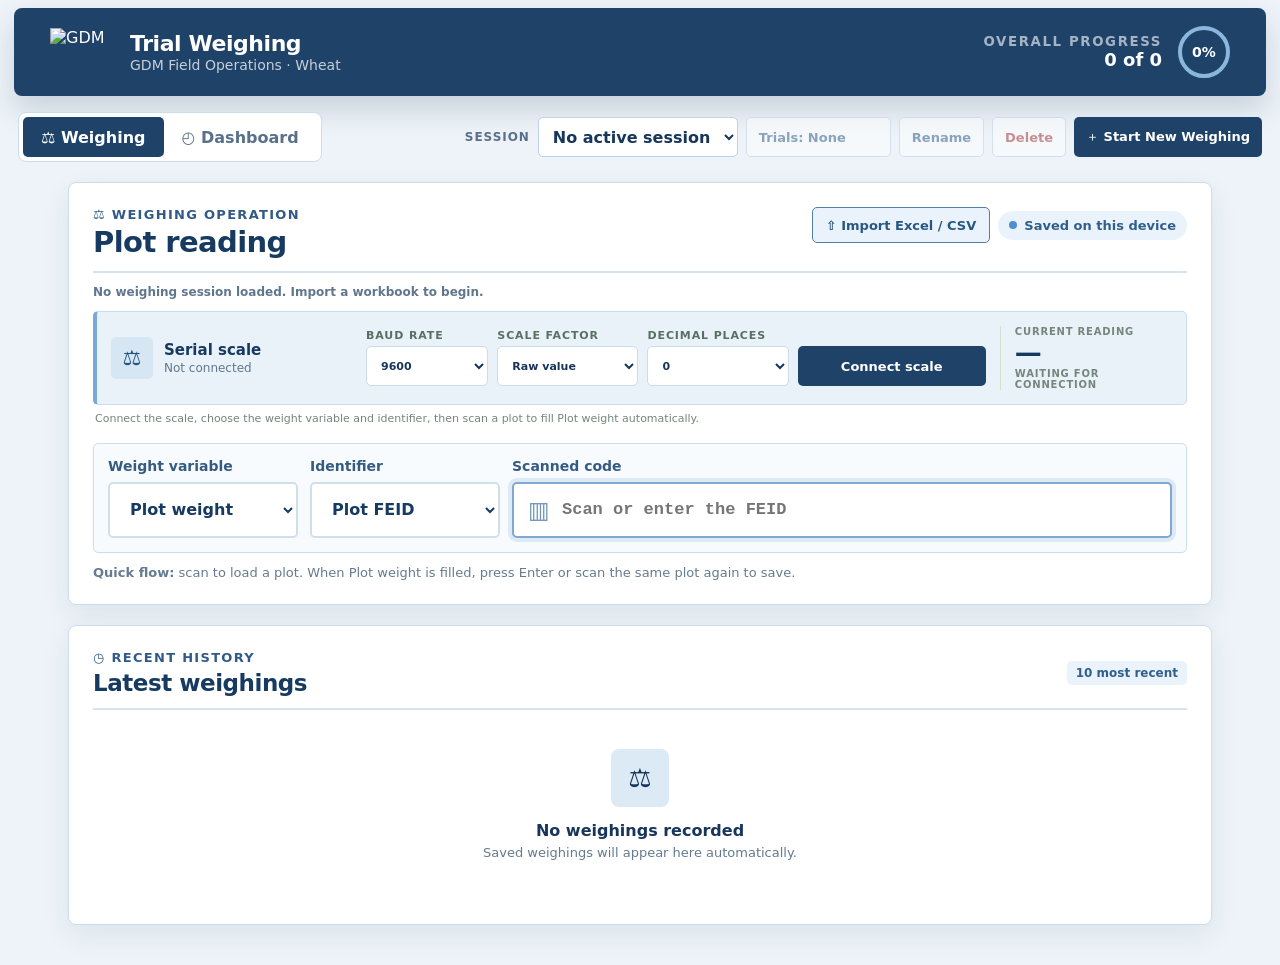
==== commit 276b04d4: "feat: secure dashboard exports" ====
--- a/index.html
+++ b/index.html
@@ -52,8 +52,6 @@
             <div class="panel-actions">
               <button id="import-data" class="import-button" type="button">⇧ Import Excel / CSV</button>
               <input id="data-file" type="file" accept=".xlsx,.xls,.csv" hidden />
-              <button id="export-excel" class="outline-button" type="button" disabled>⇩ Export Excel</button>
-              <button id="export-csv" class="outline-button" type="button" disabled>⇩ Export CSV</button>
               <span class="device-status"><i></i> Saved on this device</span>
             </div>
           </div>
@@ -95,7 +93,7 @@
             </dl>
             <form id="weight-form" class="weight-form">
               <label id="weight-field-label" for="plot-weight">⚖ Plot weight</label><input id="plot-weight" inputmode="decimal" autocomplete="off" placeholder="0.000" />
-              <div class="lot-fields"><label for="lot-site">Lot site<input id="lot-site" autocomplete="off" placeholder="Lot site" /></label><label for="lot-location">Lot location<input id="lot-location" autocomplete="off" placeholder="Lot location" /></label><label class="lot-storage-field" for="lot-storage">Storage<input id="lot-storage" autocomplete="off" placeholder="Storage" /></label></div>
+              <div class="lot-fields"><label for="lot-site">Lot site<input id="lot-site" autocomplete="off" placeholder="Lot site" /></label><label for="lot-storage">Storage<input id="lot-storage" autocomplete="off" placeholder="Storage" /></label><label class="lot-location-field" for="lot-location">Lot location<input id="lot-location" autocomplete="off" placeholder="Lot location" /></label></div>
               <label class="keep-lot-context"><input id="keep-lot-context" type="checkbox" checked /><span>Keep Lot site, Lot location and Storage for next plot</span></label>
               <button id="save-button" type="submit">✓ Save Plot weight</button>
             </form>
@@ -132,6 +130,17 @@
         <div class="scan-alert__body"><p id="scan-alert-message"></p><div class="scan-alert__actions"><button id="scan-alert-update" class="scan-alert__secondary" type="button" hidden>Update Plot weight</button><button id="scan-alert-action" type="button"></button></div><small id="scan-alert-hint">Press Enter or click the button to continue</small></div>
       </section>
     </div>
+    <div id="export-prompt" class="export-prompt" hidden>
+      <section class="export-prompt__dialog" role="dialog" aria-modal="true" aria-labelledby="export-prompt-title" aria-describedby="export-prompt-description">
+        <div class="export-prompt__hero"><span aria-hidden="true">⇩</span><h2 id="export-prompt-title">Export filtered data</h2></div>
+        <div class="export-prompt__body">
+          <p id="export-prompt-description"></p>
+          <small>The lot file includes only weighed plots and is validated before either download starts.</small>
+          <div id="export-prompt-error" class="export-prompt__error" role="alert" hidden></div>
+          <div class="export-prompt__actions"><button id="export-data-lots" type="button">⇩ Export data + lots</button><button id="export-data-only" class="export-prompt__secondary" type="button">Export data only</button><button id="export-cancel" class="export-prompt__cancel" type="button">Cancel</button></div>
+        </div>
+      </section>
+    </div>
     <div id="toast" class="toast" role="status" aria-live="polite" hidden></div>
     <script src="public/vendor/xlsx.full.min.js" defer></script>
     <script src="public/plot-import.js" defer></script>
--- a/pages/styles.css
+++ b/pages/styles.css
@@ -103,7 +103,7 @@
 .weight-form { padding: 18px; border: 1px solid #cbdcec; border-radius: 6px; background: #eaf2f9; }
 .weight-form > input { height: 64px; padding: 0 16px; font-size: 31px; font-weight: 900; }
 .lot-fields { display: grid; grid-template-columns: 1fr 1fr; gap: 8px; margin-top: 12px; }
-.lot-fields .lot-storage-field { grid-column: 1/-1; }
+.lot-fields .lot-location-field { grid-column: 1/-1; }
 .lot-fields label { color: #526f89; font-size: 11px; font-weight: 850; text-transform: uppercase; letter-spacing: .08em; }
 .lot-fields input { width: 100%; height: 40px; margin-top: 5px; padding: 0 10px; background: #fff; font-size: 14px; font-weight: 650; text-transform: none; letter-spacing: normal; }
 .keep-lot-context { display: flex; align-items: flex-start; gap: 8px; margin-top: 12px; color: #365b80; font-size: 12px; font-weight: 800; cursor: pointer; }
@@ -182,6 +182,21 @@
 .scan-alert--unavailable .scan-alert__dialog { border-color: #b42318; }
 .scan-alert--unavailable .scan-alert__hero { background: #fff0ee; color: #962b20; }
 .scan-alert--unavailable .scan-alert__body button { background: #b42318; }
+.export-prompt { position: fixed; inset: 0; z-index: 110; display: grid; place-items: center; padding: 16px; background: rgba(16,40,64,.66); }
+.export-prompt[hidden] { display: none; }
+.export-prompt__dialog { width: min(570px,100%); overflow: hidden; border: 2px solid #315f8b; border-radius: 12px; background: #fff; box-shadow: 0 24px 70px rgba(10,31,53,.4); }
+.export-prompt__hero { padding: 22px 24px; background: #eaf3fb; color: #173f66; text-align: center; }
+.export-prompt__hero > span { display: block; font-size: 42px; font-weight: 900; line-height: 1; }
+.export-prompt__hero h2 { margin-top: 8px; font-size: 25px; font-weight: 950; }
+.export-prompt__body { padding: 24px; text-align: center; }
+.export-prompt__body > p { margin: 0; color: #284966; font-size: 16px; font-weight: 700; line-height: 1.5; }
+.export-prompt__body > small { display: block; margin-top: 8px; color: #60768d; font-size: 12px; line-height: 1.45; }
+.export-prompt__error { margin-top: 16px; padding: 12px 14px; border: 1px solid #f2c8be; border-radius: 7px; background: #fff4f1; color: #963827; text-align: left; font-size: 13px; font-weight: 800; }
+.export-prompt__actions { display: flex; justify-content: center; gap: 8px; margin-top: 22px; }
+.export-prompt__actions button { min-height: 48px; padding: 0 17px; border: 0; border-radius: 6px; background: #1f4269; color: #fff; font-size: 14px; font-weight: 900; }
+.export-prompt__actions button:disabled { opacity: .6; cursor: wait; }
+.export-prompt__actions .export-prompt__secondary { border: 1px solid #547fa6; background: #fff; color: #285882; }
+.export-prompt__actions .export-prompt__cancel { background: transparent; color: #526b82; }
 .toast { position: fixed; right: 24px; bottom: 24px; z-index: 20; max-width: min(520px,calc(100vw - 48px)); padding: 14px 18px; border-radius: 7px; background: #173f66; color: #fff; box-shadow: 0 12px 30px rgba(19,48,78,.28); font-weight: 750; }
 .toast--error { background: #a53c32; }
 @media (max-width: 980px) {
@@ -202,6 +217,8 @@
   .session-controls select { flex: 1 1 100%; max-width: none; }
   .scan-alert__actions { flex-direction: column-reverse; }
   .scan-alert__body button { width: 100%; }
+  .export-prompt__actions { flex-direction: column; }
+  .export-prompt__actions button { width: 100%; }
   .tabs { width: 100%; }
   .tab { flex: 1; }
   .panel-heading { align-items: stretch; }
@@ -213,7 +230,7 @@
   .details-grid .identifiers { border-bottom: 0; }
   .identifiers dd { grid-template-columns: 1fr; }
   .lot-fields { grid-template-columns: 1fr; }
-  .lot-fields .lot-storage-field { grid-column: auto; }
+  .lot-fields .lot-location-field { grid-column: auto; }
   .recent-item { grid-template-columns: 1fr auto; }
   .recent-item time { grid-column: 1/-1; min-width: 0; text-align: left; }
   .summary-grid { grid-template-columns: 1fr; }
